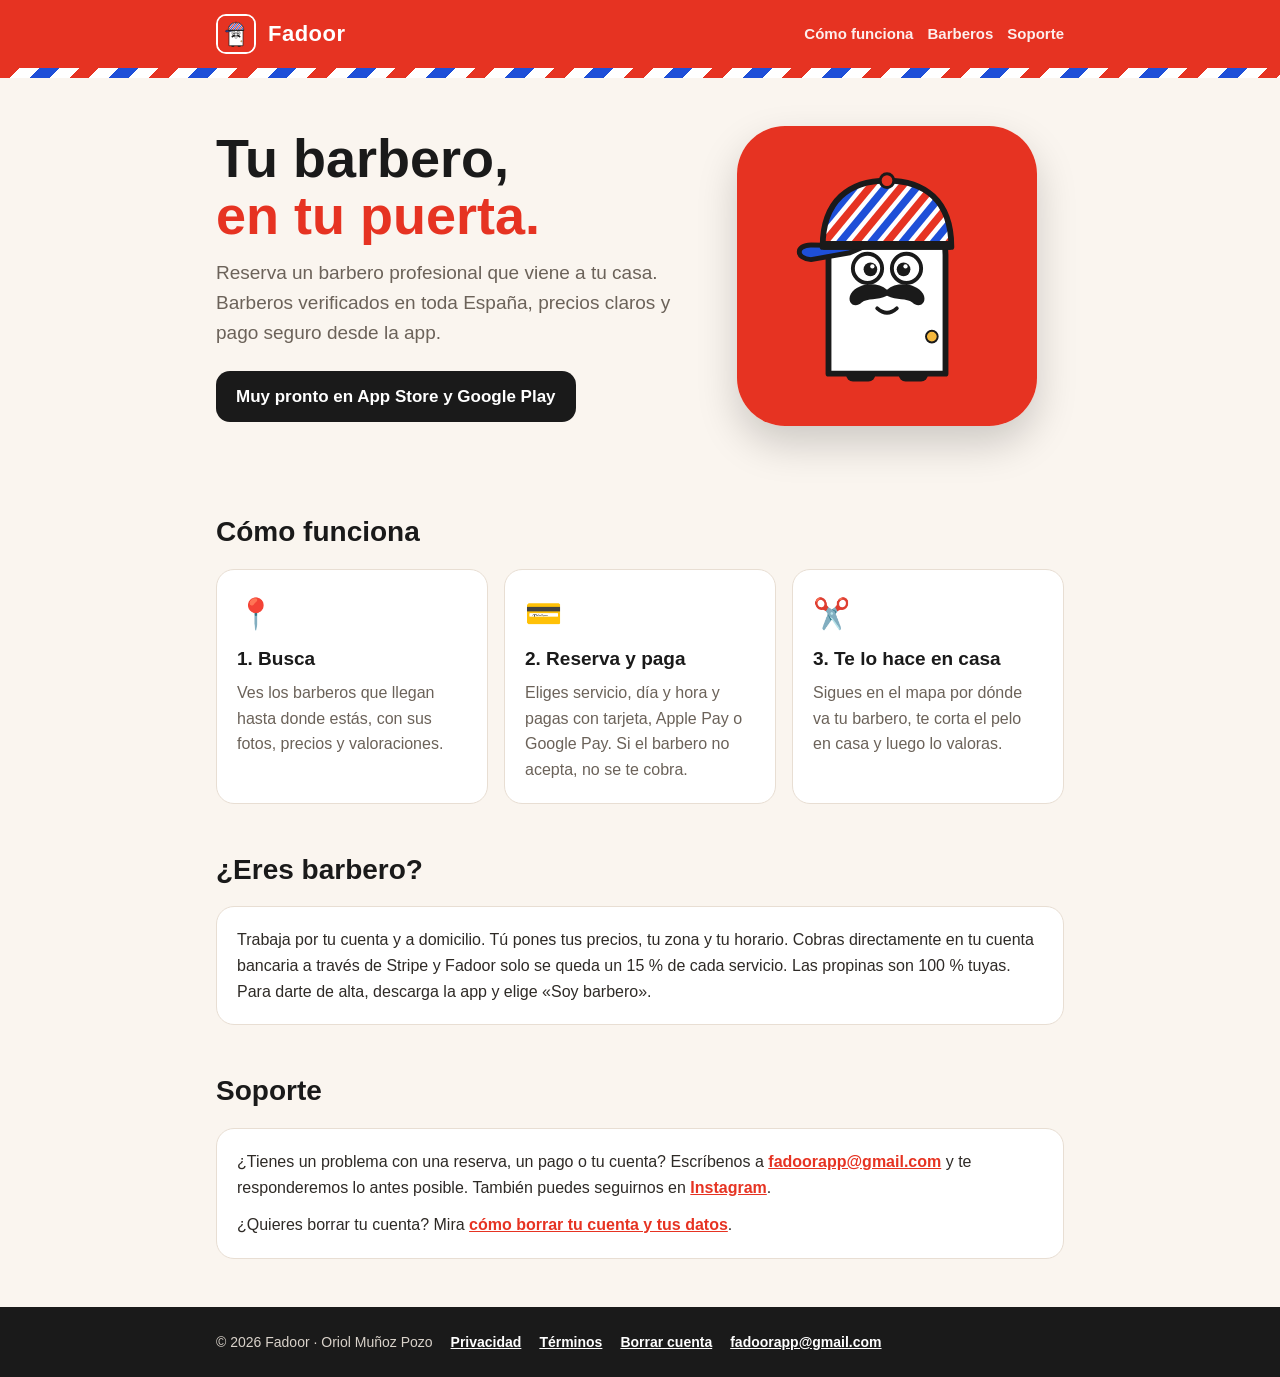
==== index.html @ 464dd27c "Add files via upload" ====
<!doctype html>
<html lang="es">
<head>
  <meta charset="utf-8">
  <meta name="viewport" content="width=device-width, initial-scale=1">
  <title>Fadoor · Barberos a domicilio</title>
  <meta name="description" content="Fadoor: reserva un barbero que viene a tu casa. Barberos verificados en toda España, precios claros y pago seguro.">
  <link rel="icon" href="favicon.png">
  <link rel="stylesheet" href="style.css">
</head>
<body>
  <header>
    <div class="bar">
      <img src="logo.svg" alt="">
      <a class="brand" href="index.html">Fadoor</a>
      <nav>
        <a href="#como-funciona">Cómo funciona</a>
        <a href="#barberos">Barberos</a>
        <a href="#soporte">Soporte</a>
      </nav>
    </div>
  </header>
  <div class="pole"></div>

  <section class="hero">
    <div>
      <h1>Tu barbero,<br><span>en tu puerta.</span></h1>
      <p>Reserva un barbero profesional que viene a tu casa. Barberos verificados en toda España, precios claros y pago seguro desde la app.</p>
      <span class="badge">Muy pronto en App Store y Google Play</span>
    </div>
    <img src="logo.svg" alt="Fado, la mascota de Fadoor">
  </section>

  <main>
    <h2 id="como-funciona">Cómo funciona</h2>
    <div class="grid">
      <div class="card"><div class="emoji">📍</div><h3>1. Busca</h3><p>Ves los barberos que llegan hasta donde estás, con sus fotos, precios y valoraciones.</p></div>
      <div class="card"><div class="emoji">💳</div><h3>2. Reserva y paga</h3><p>Eliges servicio, día y hora y pagas con tarjeta, Apple Pay o Google Pay. Si el barbero no acepta, no se te cobra.</p></div>
      <div class="card"><div class="emoji">✂️</div><h3>3. Te lo hace en casa</h3><p>Sigues en el mapa por dónde va tu barbero, te corta el pelo en casa y luego lo valoras.</p></div>
    </div>

    <h2 id="barberos">¿Eres barbero?</h2>
    <div class="card">
      <p style="color:#2e2a26">Trabaja por tu cuenta y a domicilio. Tú pones tus precios, tu zona y tu horario. Cobras directamente en tu cuenta bancaria a través de Stripe y Fadoor solo se queda un 15 % de cada servicio. Las propinas son 100 % tuyas. Para darte de alta, descarga la app y elige «Soy barbero».</p>
    </div>

    <h2 id="soporte">Soporte</h2>
    <div class="card">
      <p style="color:#2e2a26">¿Tienes un problema con una reserva, un pago o tu cuenta? Escríbenos a <a href="mailto:fadoorapp@gmail.com">fadoorapp@gmail.com</a> y te responderemos lo antes posible. También puedes seguirnos en <a href="https://www.instagram.com/fadoorapp" rel="noopener">Instagram</a>.</p>
      <p style="margin-top:12px;color:#2e2a26">¿Quieres borrar tu cuenta? Mira <a href="borrar-cuenta.html">cómo borrar tu cuenta y tus datos</a>.</p>
    </div>
  </main>

  <footer>
    <div class="in">
      <span>© 2026 Fadoor · Oriol Muñoz Pozo</span>
      <a href="privacidad.html">Privacidad</a>
      <a href="terminos.html">Términos</a>
      <a href="borrar-cuenta.html">Borrar cuenta</a>
      <a href="mailto:fadoorapp@gmail.com">fadoorapp@gmail.com</a>
    </div>
  </footer>
</body>
</html>
---- style.css ----
:root {
  --red: #e63322;
  --ink: #1a1a1a;
  --cream: #faf5ef;
  --muted: #6b6259;
  --line: #e8ded3;
  --blue: #1e4fd8;
}
* { box-sizing: border-box; }
html { -webkit-text-size-adjust: 100%; }
body {
  margin: 0;
  background: var(--cream);
  color: var(--ink);
  font: 17px/1.6 -apple-system, BlinkMacSystemFont, "Segoe UI", Roboto, Helvetica, Arial, sans-serif;
}
a { color: var(--red); font-weight: 700; }
.pole {
  height: 10px;
  background: repeating-linear-gradient(135deg, var(--red) 0 14px, #fff 14px 28px, var(--blue) 28px 42px, #fff 42px 56px);
}
header {
  background: var(--red);
  color: #fff;
}
header .bar {
  max-width: 880px; margin: 0 auto; padding: 14px 16px;
  display: flex; align-items: center; gap: 12px;
}
header .bar img { width: 40px; height: 40px; border-radius: 10px; border: 2px solid #fff; }
header .bar a.brand { color: #fff; text-decoration: none; font-size: 22px; font-weight: 900; letter-spacing: .5px; }
header nav { margin-left: auto; display: flex; gap: 14px; flex-wrap: wrap; }
header nav a { color: #fff; font-weight: 600; font-size: 15px; text-decoration: none; opacity: .92; }
header nav a:hover { text-decoration: underline; }
.hero {
  max-width: 880px; margin: 0 auto; padding: 48px 16px 40px;
  display: grid; grid-template-columns: 1.3fr 1fr; gap: 32px; align-items: center;
}
.hero h1 { font-size: clamp(34px, 6vw, 54px); line-height: 1.05; margin: 0 0 14px; font-weight: 900; }
.hero h1 span { color: var(--red); }
.hero p { font-size: 19px; color: var(--muted); margin: 0 0 22px; }
.hero img { width: 100%; max-width: 300px; justify-self: center; border-radius: 48px; box-shadow: 0 18px 40px rgba(0,0,0,.18); }
.badge { display: inline-block; background: var(--ink); color: #fff; padding: 12px 20px; border-radius: 14px; font-weight: 800; }
main { max-width: 880px; margin: 0 auto; padding: 0 16px 48px; }
.grid { display: grid; grid-template-columns: repeat(3, 1fr); gap: 16px; }
.card {
  background: #fff; border: 1px solid var(--line); border-radius: 18px; padding: 20px;
}
.card h3 { margin: 6px 0 6px; font-size: 19px; }
.card p { margin: 0; color: var(--muted); font-size: 16px; }
.emoji { font-size: 30px; }
h2 { font-size: 28px; margin: 44px 0 14px; font-weight: 900; }
.doc { background: #fff; border: 1px solid var(--line); border-radius: 18px; padding: 8px 24px 20px; }
.doc h2 { margin-top: 20px; font-size: 20px; }
.doc p, .doc li { color: #2e2a26; }
.updated { color: var(--muted); font-size: 15px; }
footer { background: var(--ink); color: #d9d2ca; }
footer .in { max-width: 880px; margin: 0 auto; padding: 24px 16px; font-size: 14px; display: flex; flex-wrap: wrap; gap: 8px 18px; }
footer a { color: #fff; }
@media (max-width: 720px) {
  .hero { grid-template-columns: 1fr; padding-top: 32px; text-align: left; }
  .hero img { max-width: 180px; border-radius: 32px; }
  .grid { grid-template-columns: 1fr; }
  header nav { gap: 10px; }
  header nav a { font-size: 14px; }
}
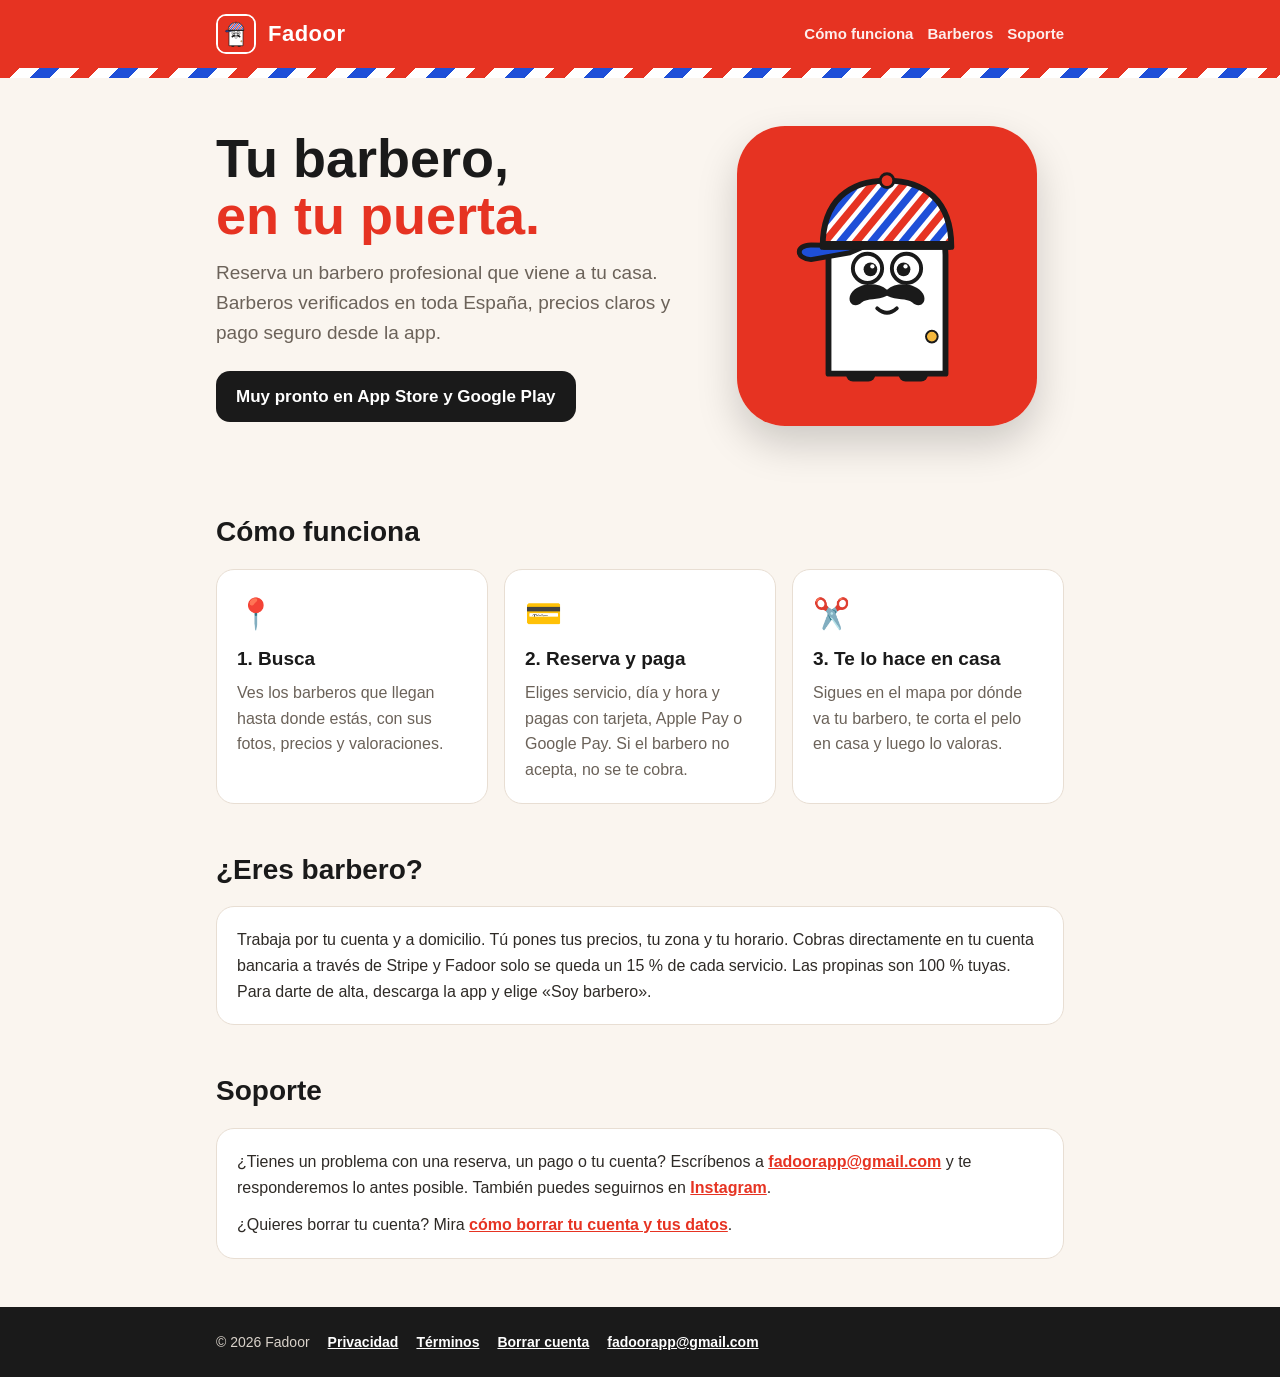
==== commit 8ef4ced9: "Quitar nombre del titular del pie" ====
--- a/index.html
+++ b/index.html
@@ -53,7 +53,7 @@
 
   <footer>
     <div class="in">
-      <span>© 2026 Fadoor · Oriol Muñoz Pozo</span>
+      <span>© 2026 Fadoor</span>
       <a href="privacidad.html">Privacidad</a>
       <a href="terminos.html">Términos</a>
       <a href="borrar-cuenta.html">Borrar cuenta</a>
